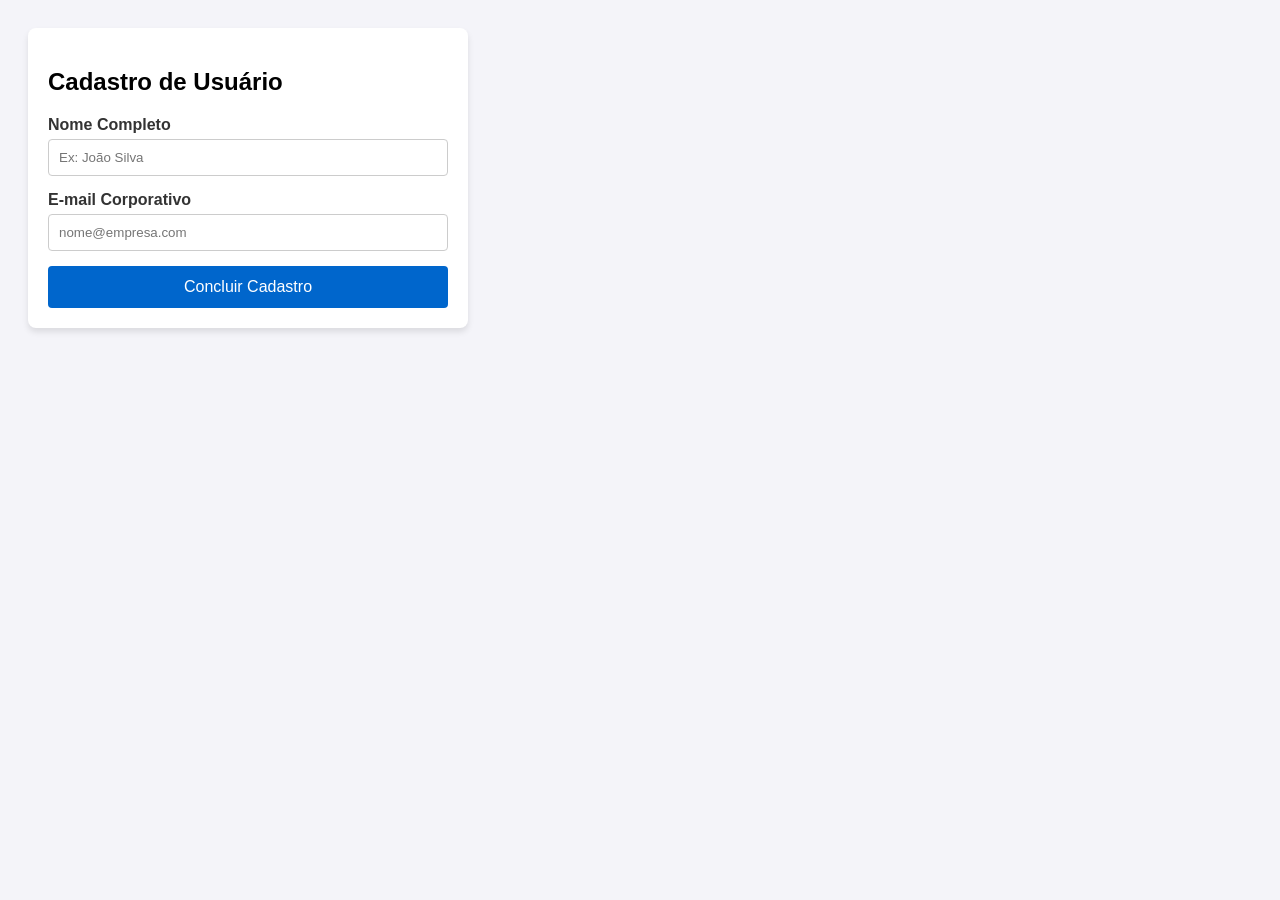
==== Intensivo Front-end 08/Index.html @ 5efb8584 "intensivos 6, 7 e 8" ====
<!DOCTYPE html>
<html lang="pt-BR">
<head>
    <meta charset="UTF-8">
    <meta name="viewport" content="width=device-width, initial-scale=1.0">
    <title>Desafio 2: Redesign de Formulário</title>
    <style>
        body { font-family: sans-serif; padding: 20px; background: #f4f4f9; }
        .ux-form { max-width: 400px; background: #fff; padding: 20px; border-radius: 8px; box-shadow: 0 4px 6px rgba(0,0,0,0.1); }
        .form-group { margin-bottom: 15px; }
        label { display: block; margin-bottom: 5px; font-weight: bold; color: #333; }
        input { width: 100%; padding: 10px; border: 1px solid #ccc; border-radius: 4px; box-sizing: border-box; }
        .btn-primary { background: #0066cc; color: white; border: none; padding: 12px 20px; border-radius: 4px; cursor: pointer; width: 100%; font-size: 16px; }
        .btn-primary:hover { background: #0052a3; }
    </style>
</head>
<body>
    <form class="ux-form">
        <h2>Cadastro de Usuário</h2>
        <div class="form-group">
            <label for="username">Nome Completo</label>
            <input type="text" id="username" placeholder="Ex: João Silva" required>
        </div>
        <div class="form-group">
            <label for="useremail">E-mail Corporativo</label>
            <input type="email" id="useremail" placeholder="nome@empresa.com" required>
        </div>
        <button type="submit" class="btn-primary">Concluir Cadastro</button>
    </form>
</body>
</html>
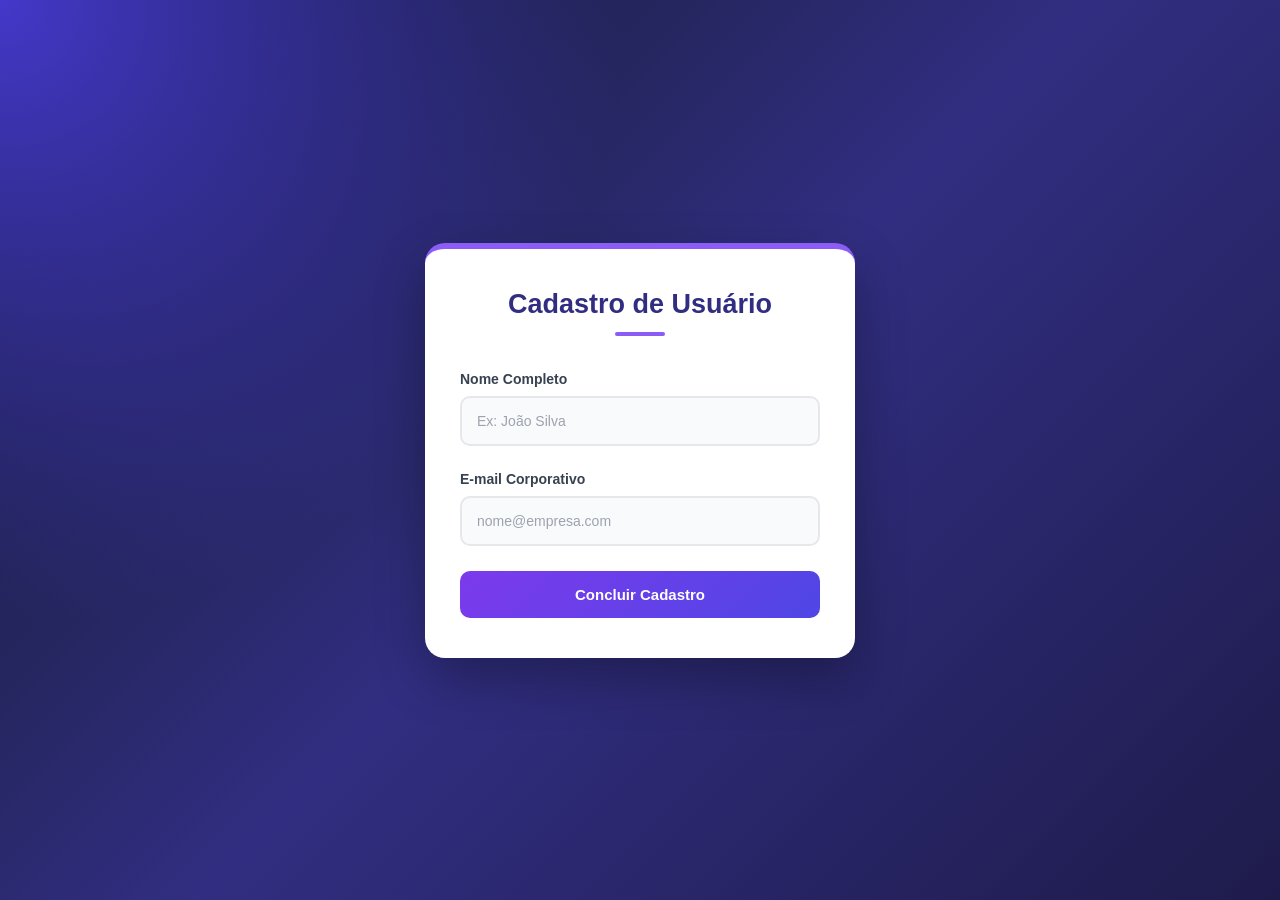
==== commit 18f84db7: "Intensivo 8" ====
--- a/Intensivo Front-end 08/Index.html
+++ b/Intensivo Front-end 08/Index.html
@@ -3,29 +3,40 @@
 <head>
     <meta charset="UTF-8">
     <meta name="viewport" content="width=device-width, initial-scale=1.0">
-    <title>Desafio 2: Redesign de Formulário</title>
-    <style>
-        body { font-family: sans-serif; padding: 20px; background: #f4f4f9; }
-        .ux-form { max-width: 400px; background: #fff; padding: 20px; border-radius: 8px; box-shadow: 0 4px 6px rgba(0,0,0,0.1); }
-        .form-group { margin-bottom: 15px; }
-        label { display: block; margin-bottom: 5px; font-weight: bold; color: #333; }
-        input { width: 100%; padding: 10px; border: 1px solid #ccc; border-radius: 4px; box-sizing: border-box; }
-        .btn-primary { background: #0066cc; color: white; border: none; padding: 12px 20px; border-radius: 4px; cursor: pointer; width: 100%; font-size: 16px; }
-        .btn-primary:hover { background: #0052a3; }
-    </style>
+    <title>Redesign de Formulário</title>
+    <link rel="stylesheet" href="IndexStyle08 1.css">
 </head>
 <body>
+
     <form class="ux-form">
         <h2>Cadastro de Usuário</h2>
         <div class="form-group">
             <label for="username">Nome Completo</label>
-            <input type="text" id="username" placeholder="Ex: João Silva" required>
+            <input
+                type="text"
+                id="username"
+                name="username"
+                placeholder="Ex: João Silva"
+                autocomplete="name"
+                required
+            >
         </div>
         <div class="form-group">
             <label for="useremail">E-mail Corporativo</label>
-            <input type="email" id="useremail" placeholder="nome@empresa.com" required>
+
+            <input
+                type="email"
+                id="useremail"
+                name="useremail"
+                placeholder="nome@empresa.com"
+                autocomplete="email"
+                required
+            >
         </div>
-        <button type="submit" class="btn-primary">Concluir Cadastro</button>
+        <button type="submit" class="btn-primary">
+            Concluir Cadastro
+        </button>
     </form>
+
 </body>
 </html>
--- a/Intensivo Front-end 08/IndexStyle08 1.css
+++ b/Intensivo Front-end 08/IndexStyle08 1.css
@@ -0,0 +1,166 @@
+/* RESET E CONFIGURAÇÕES */
+
+* {
+    margin: 0;
+    padding: 0;
+    box-sizing: border-box;
+}
+
+body {
+    font-family: 'Segoe UI', sans-serif;
+    min-height: 100vh;
+    display: flex;
+    justify-content: center;
+    align-items: center;
+    padding: 20px;
+    background:
+        radial-gradient(circle at top left, #4338ca, transparent 40%),
+        linear-gradient(135deg, #111827, #312e81, #1e1b4b);
+}
+
+/*FORMULÁRIO*/
+
+.ux-form {
+    width: 100%;
+    max-width: 430px;
+    background: #ffffff;
+    padding: 40px 35px;
+    border-radius: 20px;
+    box-shadow:
+        0 20px 50px rgba(0, 0, 0, 0.30);
+    border-top: 6px solid #8b5cf6;
+    animation: aparecer 0.7s ease;
+}
+
+/* TÍTULO */
+
+.ux-form h2 {
+    text-align: center;
+    color: #312e81;
+    font-size: 27px;
+    font-weight: 700;
+    margin-bottom: 35px;
+}
+
+.ux-form h2::after {
+    content: "";
+    display: block;
+    width: 50px;
+    height: 4px;
+    background: #8b5cf6;
+    border-radius: 10px;
+    margin: 12px auto 0;
+}
+
+/* GRUPOS DO FORMULÁRIO*/
+
+.form-group {
+    display: flex;
+    flex-direction: column;
+    margin-bottom: 25px;
+}
+
+/*  LABELS */
+
+.form-group label {
+    color: #374151;
+    font-size: 14px;
+    font-weight: 600;
+    margin-bottom: 9px;
+}
+
+/* CAMPOS DE ENTRADA */
+
+.form-group input {
+    width: 100%;
+    padding: 15px;
+    border: 2px solid #e5e7eb;
+    border-radius: 10px;
+    background: #f9fafb;
+    color: #1f2937;
+    font-size: 14px;
+    outline: none;
+    transition: 0.3s ease;
+}
+
+.form-group input::placeholder {
+    color: #9ca3af;
+}
+
+.form-group input:hover {
+    border-color: #c4b5fd;
+}
+
+.form-group input:focus {
+    background: #ffffff;
+    border-color: #8b5cf6;
+    box-shadow: 0 0 0 4px rgba(139, 92, 246, 0.12);
+}
+
+/* BOTÃO */
+
+.btn-primary {
+    width: 100%;
+    padding: 15px;
+    border: none;
+    border-radius: 10px;
+    background: linear-gradient(135deg, #7c3aed, #4f46e5);
+    color: #ffffff;
+    font-size: 15px;
+    font-weight: 600;
+    cursor: pointer;
+    transition: all 0.3s ease;
+}
+
+.btn-primary:hover {
+    background: linear-gradient(135deg, #6d28d9, #4338ca);
+    transform: translateY(-3px);
+    box-shadow: 0 8px 20px rgba(124, 58, 237, 0.3);
+}
+
+.btn-primary:active {
+    transform: scale(0.98);
+}
+
+/*ACESSIBILIDADE*/
+
+input:focus-visible,
+button:focus-visible {
+    outline: 3px solid #f59e0b;
+    outline-offset: 3px;
+}
+
+input:invalid:not(:placeholder-shown) {
+    border-color: #ef4444;
+}
+
+/* ANIMAÇÃO */
+
+@keyframes aparecer {
+    from {
+        opacity: 0;
+        transform: translateY(25px);
+    }
+    to {
+        opacity: 1;
+        transform: translateY(0);
+    }
+}
+
+/* RESPONSIVIDADE */
+
+@media (max-width: 480px) {
+    .ux-form {
+        padding: 30px 22px;
+        border-radius: 15px;
+    }
+    .ux-form h2 {
+        font-size: 23px;
+    }
+    .form-group input {
+        padding: 13px;
+    }
+    .btn-primary {
+        padding: 13px;
+    }
+}
